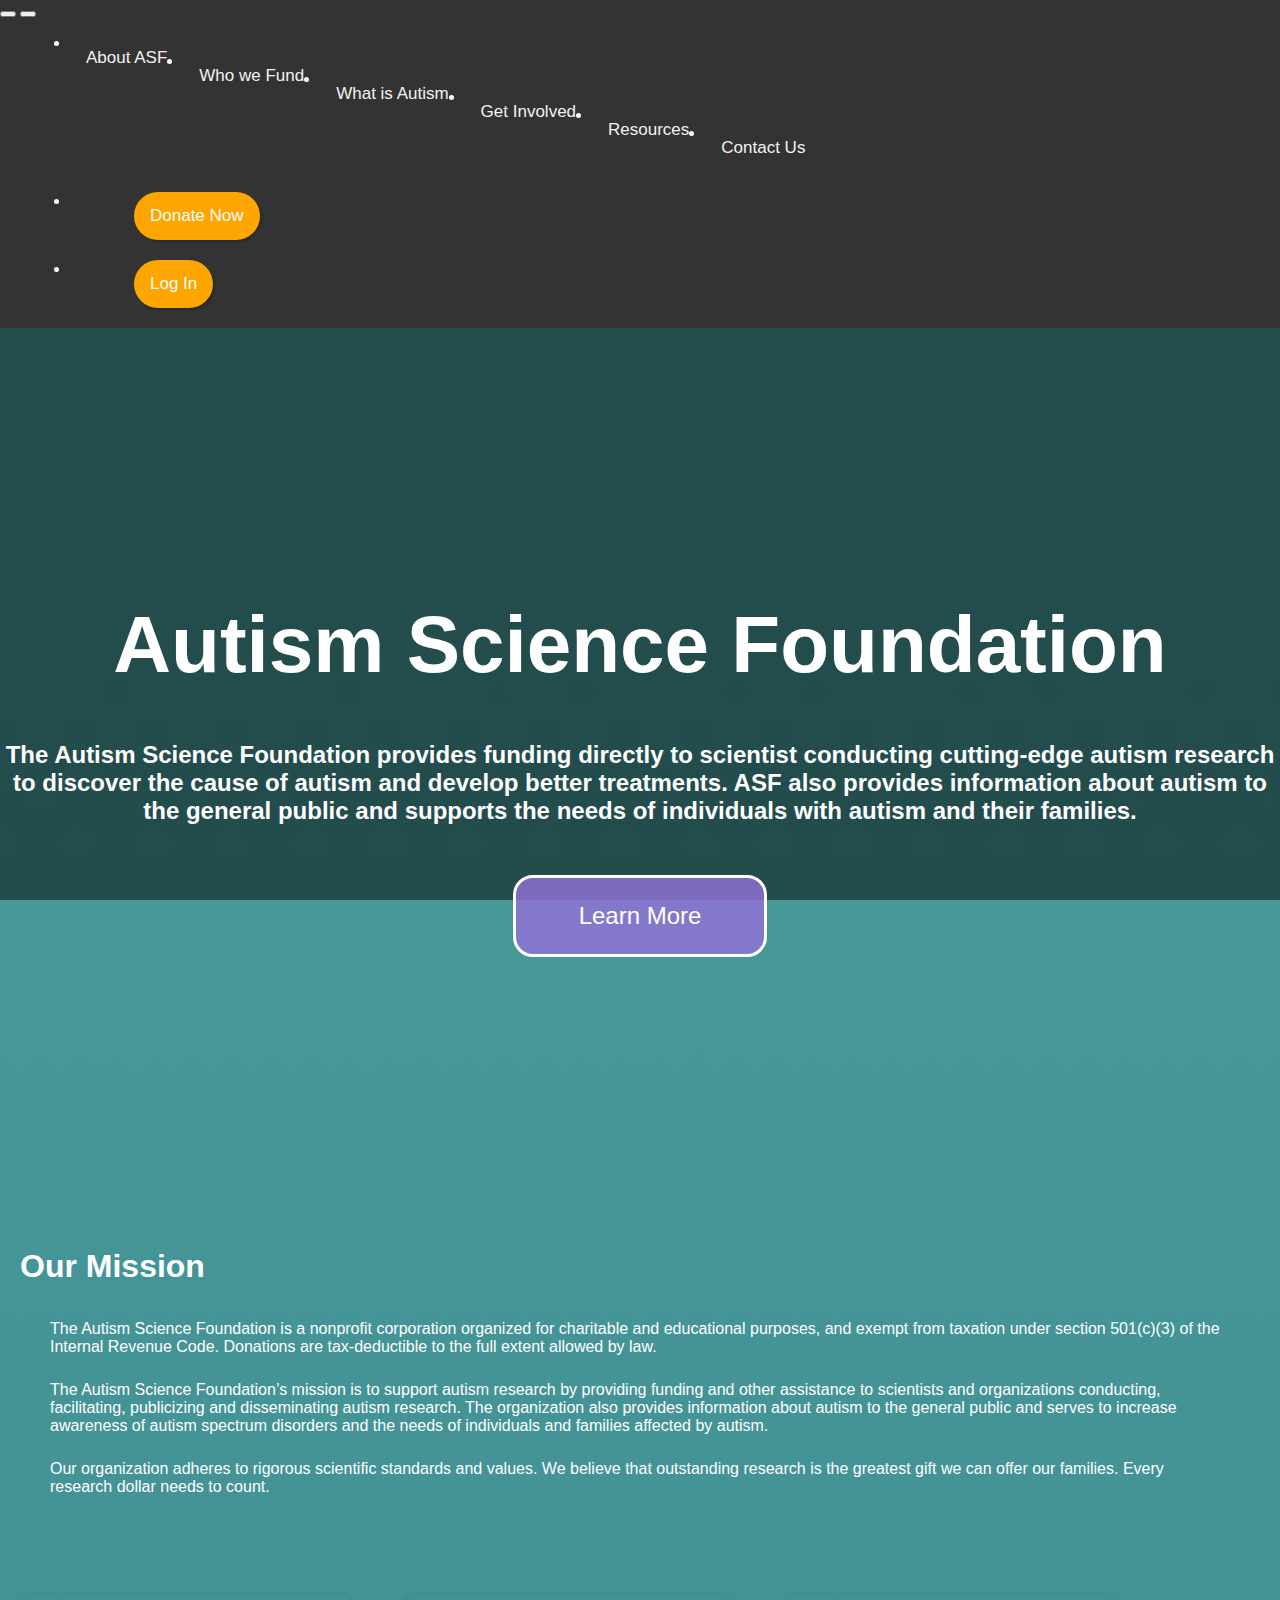
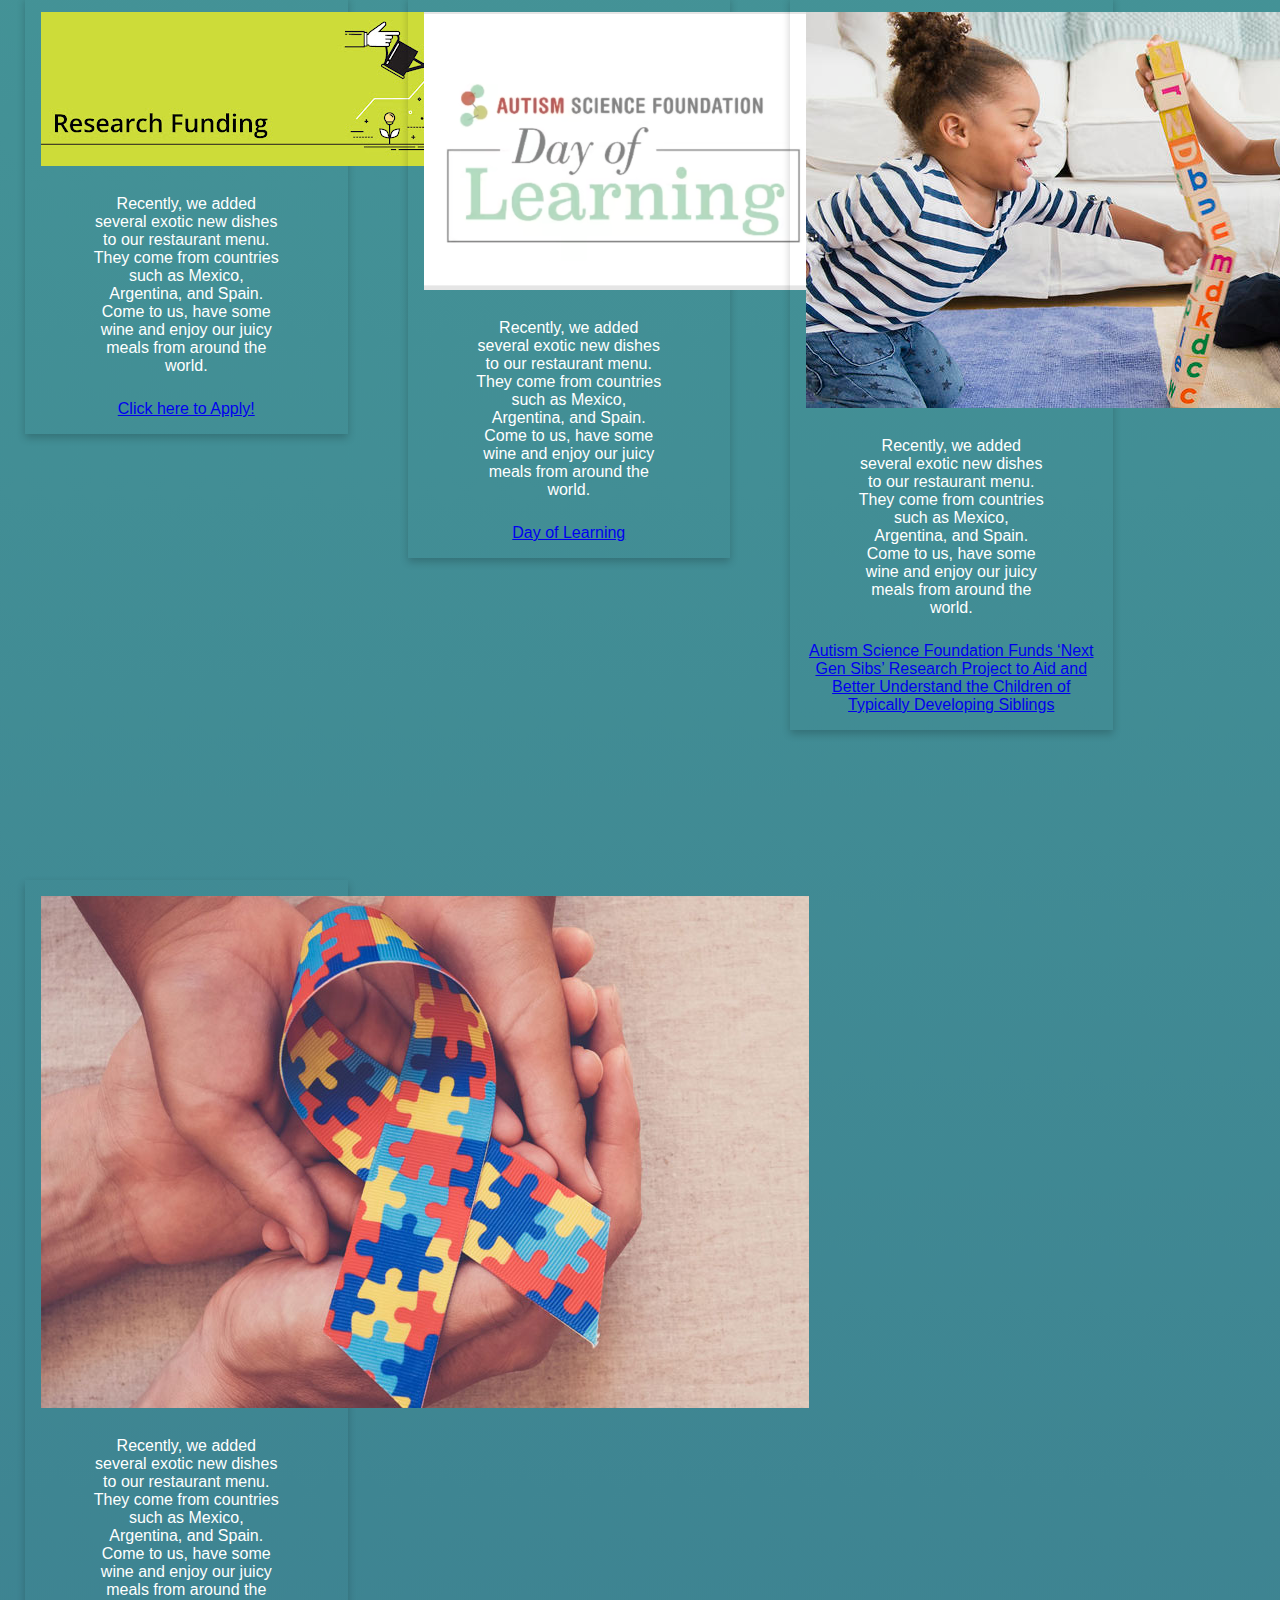
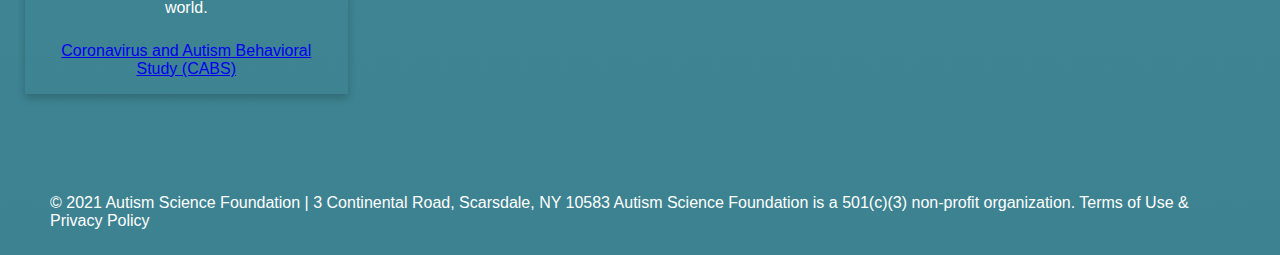
==== index.html @ fa0ceae2 "." ====
<!DOCTYPE html>
<html>
    <head>
        <meta charset="utf-8">
        <meta name="viewport" content="width=device-width, initial-scale=1">
        <link href="https://cdn.jsdelivr.net/npm/bootstrap@5.1.3/dist/css/bootstrap.min.css" rel="stylesheet" integrity="sha384-1BmE4kWBq78iYhFldvKuhfTAU6auU8tT94WrHftjDbrCEXSU1oBoqyl2QvZ6jIW3" crossorigin="anonymous">
        <link rel="stylesheet" href="style.css">
        <title></title>
        
    </head>

    <body>

        <!-- Load an icon library to show a hamburger menu (bars) on small screens -->
<link rel="stylesheet" href="https://cdnjs.cloudflare.com/ajax/libs/font-awesome/4.7.0/css/font-awesome.min.css">

    <div class="topnav" id="myTopnav">

        <!--This dropdown sort of works-->
        <!--<div class="btn-group">
            <button type="button" class="btn dropdown-toggle" data-bs-toggle="dropdown" aria-expanded="false">
                <a href="#home" class="active">Home</a>
            </button>
            <ul class="dropdown-menu">
            <li><a class="dropdown-item" href="#">Latest News/Tweets</a></li>
            <li><a class="dropdown-item" href="#">Announcements</a></li>
            <li><a class="dropdown-item" href="#">Upcoming Events</a></li>
            <li><a class="dropdown-item" href="#">COVID-19 Resources</a></li>
            </ul>
        </div>-->
        
        <!-- Navigation -->

        <nav class="navbar navbar-expand-lg navbar-dark fixed-top">
            <div class="container">
            <!--<a class="navbar-brand logo-font" href="#">
                <h3>Autism Science Foundation</h3>
            </a>-->
            <!-- links toggle -->
            <button class="navbar-toggler" type="button" data-toggle="collapse" data-target="#links" aria-controls="navbarResponsive" aria-expanded="false" aria-label="Toggle navigation">
                <span class="navbar-toggler-icon"></span>
            </button>
            <!-- account toggle --> 
                <button class="navbar-toggler" type="button" data-toggle="collapse" data-target="#account" aria-controls="navbarResponsive" aria-expanded="false" aria-label="Toggle navigation">
                <span class="navbar-toggler-icon"></span>
            </button>
    
            <div class="collapse navbar-collapse" id="links">
                    <ul class="navbar-nav mr-auto">
                    <li class="nav-item active">
                        <a class="nav-link" href="#">About ASF</a>
                    </li>
                    <li class="nav-item">
                        <a class="nav-link" href="#">Who we Fund</a>
                    </li>
                    <li class="nav-item">
                        <a class="nav-link" href="#">What is Autism</a>
                    </li>
                    <li class="nav-item">
                        <a class="nav-link" href="#">Get Involved</a>
                    </li>
                    <li class="nav-item">
                        <a class="nav-link" href="#">Resources</a>
                    </li>
                    <li class="nav-item">
                        <a class="nav-link" href="#">Contact Us</a>
                    </li>
                    
                    </ul>
                </div>

                <div class="collapse navbar-collapse" id="account">

                    <ul class="navbar-nav ml-auto">
                    <li class="nav-item">
                        <a class="nav-link" href="#">
                        
                            <div class="button-wrapper">
                                <a class="button cta-button" href="https://quint-ana.github.io/Bootcamp_Final_Project/" href="#0">Donate Now</a>
                            </div>

                        </a></li>

                    <li class="nav-item">
                        <a class="nav-link" href="#">

                            <div class="button-wrapper">
                                <a class="button cta-button" href="https://anayjahrob.github.io/Jays-code/">Log In</a>
                                <a href="javascript:void(0);" class="icon" onclick="myFunction()"></a>  
                            </div>

                        </a></li>
                    </ul>

                </div>
            </div>
        </nav>

        <!--<a href="#home" class="active">Home</a>
        <a href="#news">About ASF</a>
        <a href="#contact">Who we Fund</a>
        <a href="#about">What is Autism</a>
        <a href="#about">Get Involved</a>
        <a href="#about">Resources</a>
        <a href="#about">Contact Us</a>
        
        <div class="donate-btn">
            <div class="button-wrapper">
                <a class="button cta-button" href="index.html" href="#0">Donate Now</a>
            </div>
            
            
            <a href="https://anayjahrob.github.io/Jays-code/">Log In</a>
            <a href="javascript:void(0);" class="icon" onclick="myFunction()">
                <i class="fa fa-bars"></i>
            </a>
        </div>-->

    </div>
        
            <section class="hero">
                <div class="hero-inner">
                    <h1>Autism Science Foundation</h1>
                    <h2>The Autism Science Foundation provides funding directly to scientist conducting cutting-edge autism research to discover the cause of autism and develop better treatments. ASF also provides information about autism to the general public and supports the needs of individuals with autism and their families.</h2>
                    <a href="https://example.com/" class="btn">Learn More</a>
                </div>
            </section>

            <main>
                  </div class= mission>


        <h1> Our Mission</h1>
                <p>The Autism Science Foundation is a nonprofit corporation organized for charitable and educational purposes, and exempt from taxation under section 501(c)(3) of the Internal Revenue Code. Donations are tax-deductible to the full extent allowed by law.

                </p>
        
                <p> The Autism Science Foundation’s mission is to support autism research by providing funding and other assistance to scientists and organizations conducting, facilitating, publicizing and disseminating autism research. The organization also provides information about autism to the general public and serves to increase awareness of autism spectrum disorders and the needs of individuals and families affected by autism.</p>
                <p> Our organization adheres to rigorous scientific standards and values. We believe that outstanding research is the greatest gift we can offer our families. Every research dollar needs to count.</p> 

              
           </div>

                <!--Cards Section-->

                  <div class="row">
                    <div class="column">
                      <div class="card">

                        <div class="bg-image hover-overlay ripple rounded-0" data-mdb-ripple-color="light">
                                
                            <img class="img-fluid" src="Images/research funding.jpeg"
                                alt="Card image cap" />
                            <a href="#!">
                                <div class="mask" style="background-color: rgba(251, 251, 251, 0.15);"></div>
                            </a>

                        </div>

                        <div class="card-body">

                            <p class="card-text collapse" id="collapseContent">
                                Recently, we added several exotic new dishes to our restaurant menu. They come from
                                countries such as Mexico, Argentina, and Spain. Come to us, have some wine and enjoy
                                our juicy meals from around the world.
                            </p>

                            <div class="d-flex justify-content-between">
                                    
                                <a class="btn btn-link link-danger p-md-1 my-1" data-mdb-toggle="collapse" href="#collapseContent"
                                    role="button" aria-expanded="false" aria-controls="collapseContent">Click here to Apply!</a>
                                    <!--<div>
                                    <i class="fas fa-share-alt text-muted p-md-1 my-1 me-2" data-mdb-toggle="tooltip"
                                        data-mdb-placement="top" title="Share this post"></i>
                                    <i class="fas fa-heart text-muted p-md-1 my-1 me-0" data-mdb-toggle="tooltip" data-mdb-placement="top"
                                        title="I like it"></i>
                                    </div>-->
                            </div>

                        </div>
                      </div>
                    </div>
                    <div class="column">
                      <div class="card">
                        <div class="bg-image hover-overlay ripple rounded-0" data-mdb-ripple-color="light">
                                
                            <img class="img-fluid" src="Images/Screen Shot 2021-10-22 at 2.48.32 PM.png"
                                alt="Card image cap" />
                            <a href="#!">
                                <div class="mask" style="background-color: rgba(251, 251, 251, 0.15);"></div>
                            </a>

                        </div>

                        <div class="card-body">

                            <p class="card-text collapse" id="collapseContent">
                                Recently, we added several exotic new dishes to our restaurant menu. They come from
                                countries such as Mexico, Argentina, and Spain. Come to us, have some wine and enjoy
                                our juicy meals from around the world.
                            </p>

                            <div class="d-flex justify-content-between">
                                    
                                <a class="btn btn-link link-danger p-md-1 my-1" data-mdb-toggle="collapse" href="#collapseContent"
                                    role="button" aria-expanded="false" aria-controls="collapseContent">Day of Learning</a>
                                    <!--<div>
                                    <i class="fas fa-share-alt text-muted p-md-1 my-1 me-2" data-mdb-toggle="tooltip"
                                        data-mdb-placement="top" title="Share this post"></i>
                                    <i class="fas fa-heart text-muted p-md-1 my-1 me-0" data-mdb-toggle="tooltip" data-mdb-placement="top"
                                        title="I like it"></i>
                                    </div>-->
                            </div>

                        </div>
                      </div>
                    </div>

                    <div class="column">
                      <div class="card">
                        <div class="bg-image hover-overlay ripple rounded-0" data-mdb-ripple-color="light">
                                
                            <img class="img-fluid" src="Images/siblings.jpeg"
                                alt="Card image cap" />
                            <a href="#!">
                                <div class="mask" style="background-color: rgba(251, 251, 251, 0.15);"></div>
                            </a>

                        </div>

                        <div class="card-body">

                            <p class="card-text collapse" id="collapseContent">
                                Recently, we added several exotic new dishes to our restaurant menu. They come from
                                countries such as Mexico, Argentina, and Spain. Come to us, have some wine and enjoy
                                our juicy meals from around the world.
                            </p>

                            <div class="d-flex justify-content-between">
                                    
                                <a class="btn btn-link link-danger p-md-1 my-1" data-mdb-toggle="collapse" href="#collapseContent"
                                    role="button" aria-expanded="false" aria-controls="collapseContent">Autism Science Foundation Funds ‘Next Gen Sibs’ Research Project to Aid and Better Understand the Children of Typically Developing Siblings</a>
                                    <!--<div>
                                    <i class="fas fa-share-alt text-muted p-md-1 my-1 me-2" data-mdb-toggle="tooltip"
                                        data-mdb-placement="top" title="Share this post"></i>
                                    <i class="fas fa-heart text-muted p-md-1 my-1 me-0" data-mdb-toggle="tooltip" data-mdb-placement="top"
                                        title="I like it"></i>
                                    </div>-->
                            </div>

                        </div>
                      </div>
                    </div>

                    <div class="column">
                      <div class="card">
                        <div class="bg-image hover-overlay ripple rounded-0" data-mdb-ripple-color="light">
                                
                            <img class="img-fluid" src="Images/asd-webhands.jpeg"
                                alt="Card image cap" />
                            <a href="#!">
                                <div class="mask" style="background-color: rgba(251, 251, 251, 0.15);"></div>
                            </a>

                        </div>

                        <div class="card-body">

                            <p class="card-text collapse" id="collapseContent">
                                Recently, we added several exotic new dishes to our restaurant menu. They come from
                                countries such as Mexico, Argentina, and Spain. Come to us, have some wine and enjoy
                                our juicy meals from around the world.
                            </p>

                            <div class="d-flex justify-content-between">
                                    
                                <a class="btn btn-link link-danger p-md-1 my-1" data-mdb-toggle="collapse" href="#collapseContent"
                                    role="button" aria-expanded="false" aria-controls="collapseContent">Coronavirus and Autism Behavioral Study (CABS)</a>
                                    <!--<div>
                                    <i class="fas fa-share-alt text-muted p-md-1 my-1 me-2" data-mdb-toggle="tooltip"
                                        data-mdb-placement="top" title="Share this post"></i>
                                    <i class="fas fa-heart text-muted p-md-1 my-1 me-0" data-mdb-toggle="tooltip" data-mdb-placement="top"
                                        title="I like it"></i>
                                    </div>-->
                            </div>

                        </div>
                      </div>
                    </div>
                  </div>

                   <!--End of Cards Section-->

                   <!---youtube--->
   <!-- 4:3 aspect ratio -->    

  
          </main>

            <footer>
                <p>© 2021 Autism Science Foundation | 3 Continental Road, Scarsdale, NY 10583
                  Autism Science Foundation is a 501(c)(3) non-profit organization. Terms of Use & Privacy Policy</p>
              </footer>

            <script src="https://cdn.jsdelivr.net/npm/bootstrap@5.1.3/dist/js/bootstrap.bundle.min.js" integrity="sha384-ka7Sk0Gln4gmtz2MlQnikT1wXgYsOg+OMhuP+IlRH9sENBO0LRn5q+8nbTov4+1p" crossorigin="anonymous"></script>
            <script src="index.js"></script>

    </body>
</html>
---- style.css ----
body {
    margin: 0;
    font-family: sans-serif;
    background-color: #f5f7fa;
    background: linear-gradient(180deg, #49a09b, #3d8291);
}

/*.navbar.transparent.navbar-inverse .navbar-inner {
    background: rgba(0,0,0,0.4);
 }*/
 
 /* Add a black background color to the top navigation */
.topnav {
    background-color: #333;
    overflow: hidden;
  }
  
  /* Style the links inside the navigation bar */
  .topnav a {
    float: left;
    display: block;
    color: #f2f2f2;
    text-align: center;
    padding: 14px 16px;
    text-decoration: none;
    font-size: 17px;
  }
  
  /* Change the color of links on hover */
  .topnav a:hover {
    background-color: #ddd;
    color: black;
  }
  
  /* Add an active class to highlight the current page */
  .topnav a.active {
    background-color: #04AA6D;
    color: white;
  }
  
  /* Hide the link that should open and close the topnav on small screens */
  .topnav .icon {
    display: none;
  }

  .button-wrapper {
    display: block;
    text-align: center;
  }

  .button {
    border: none;
    border-radius: 3em;
    box-shadow: 2px 2px 2px rgba(0,0,0,0.2);
    display: inline-block;
    font-size: 1em;
    padding: 1em 2em;
    width: auto;
  }

  .cta-button {
    background-color: orange;
    color: #fff !important;
  }
  
  .cta-button:hover {
    background-color: #777;
  }

/*Cards*/
  
.card margin: 50px;
}
  .fas.fa-heart:hover {
    color: #786e6d !important;
  }
  
  .fas.fa-share-alt:hover {
    color: #0d47a1 !important;
  }

  /*.card {
      display:inline-block;
      border: 1px solid #ccc;
      background-color: #f4f4f4;
      padding: 20px;
      margin-bottom: 10px;
  }*/

  {
    box-sizing: border-box;
  }
  
  body {
    font-family: Arial, Helvetica, sans-serif; 
    color: white;

  }
  h1{
    padding-bottom: 10px;
    margin: 20px;
    margin
  }
  p{
    padding-left;: 30px;
    margin: 25px 50px;

    position: c
  }
  ul{
    margin-left: 30px;
    margin-bottom: 50px;
  }
  
  /* Float four columns side by side */
  .column {
    float: left;
    width: 25%;
    padding: 75px 30px;
  }
  
  /* Remove extra left and right margins, due to padding in columns */
  .row {margin: 0 -5px;}
  
  /* Clear floats after the columns */
  .row:after {
    content: "";
    display: table;
    clear: both;
  }
  
  /* Style the counter cards */
  .card {
    box-shadow: 0 4px 8px 0 rgba(0, 0, 0, 0.2); /* this adds the "card" effect */
    padding: 16px;
    text-align: center;
  }
  
  /* Responsive columns - one column layout (vertical) on small screens */
  @media screen and (max-width: 600px) {
    .column {
      width: 100%;
      display: block;
      margin-bottom: 20px;
    }
  }

  /*.donate-btn {
      float:right;
  }*/

 /*.nav {
    justify-content: center;
    background-color: #D96C6C;
    padding: 5px;
  }
button {
    justify-content: center;
    background-color: #D96C6C !important;
    border-color: #D96C6C;
    color: white;
  }*/

.hero {
    /* Sizing */
    width: 100vw;
    height: 100vh;
    
    /* Flexbox stuff */
    display: flex;
    justify-content: center;
    align-items: center;
    
    /* Text styles */
    text-align: center;
    color: white; /* ADD THIS LINE */
    
   /* Background styles */
   background-image: linear-gradient(rgba(0, 0, 0, 0.5),rgba(0, 0, 0, 0.5)), url('https://www.icapcharityday.com/Assets/fadaf87f-70e6-40e9-a53b-a80515d5ee11/26060258_10155764412440661_3434791403788310646_o.jpg?w=692&h=422&mode=crop&scale=both');
   background-size: cover;
   background-position: center center;
   background-repeat: no-repeat;
   background-attachment: fixed;
}

.hero h1 {
    /* Text styles */
    font-size: 5em;
    
    /* Margins */
    margin-top: 0;
    margin-bottom: 0.5em;
}

.hero .btn {
    /* Positioning and sizing */
    display: block;
    width: 200px;
    
    /* Padding and margins */
    padding: 1em;
    margin-top: 50px;
    margin-left: auto;
    margin-right: auto;
    
    /* Text styles */
    color: white; /* CHANGE THIS LINE */
    text-decoration: none;
    font-size: 1.5em;
    
    /* Border styles */
    border: 3px solid white; /* CHANGE THIS LINE */
    border-radius: 20px;

     /* Background styles */
     background-color: rgba(147, 112, 219, 0.8);
}
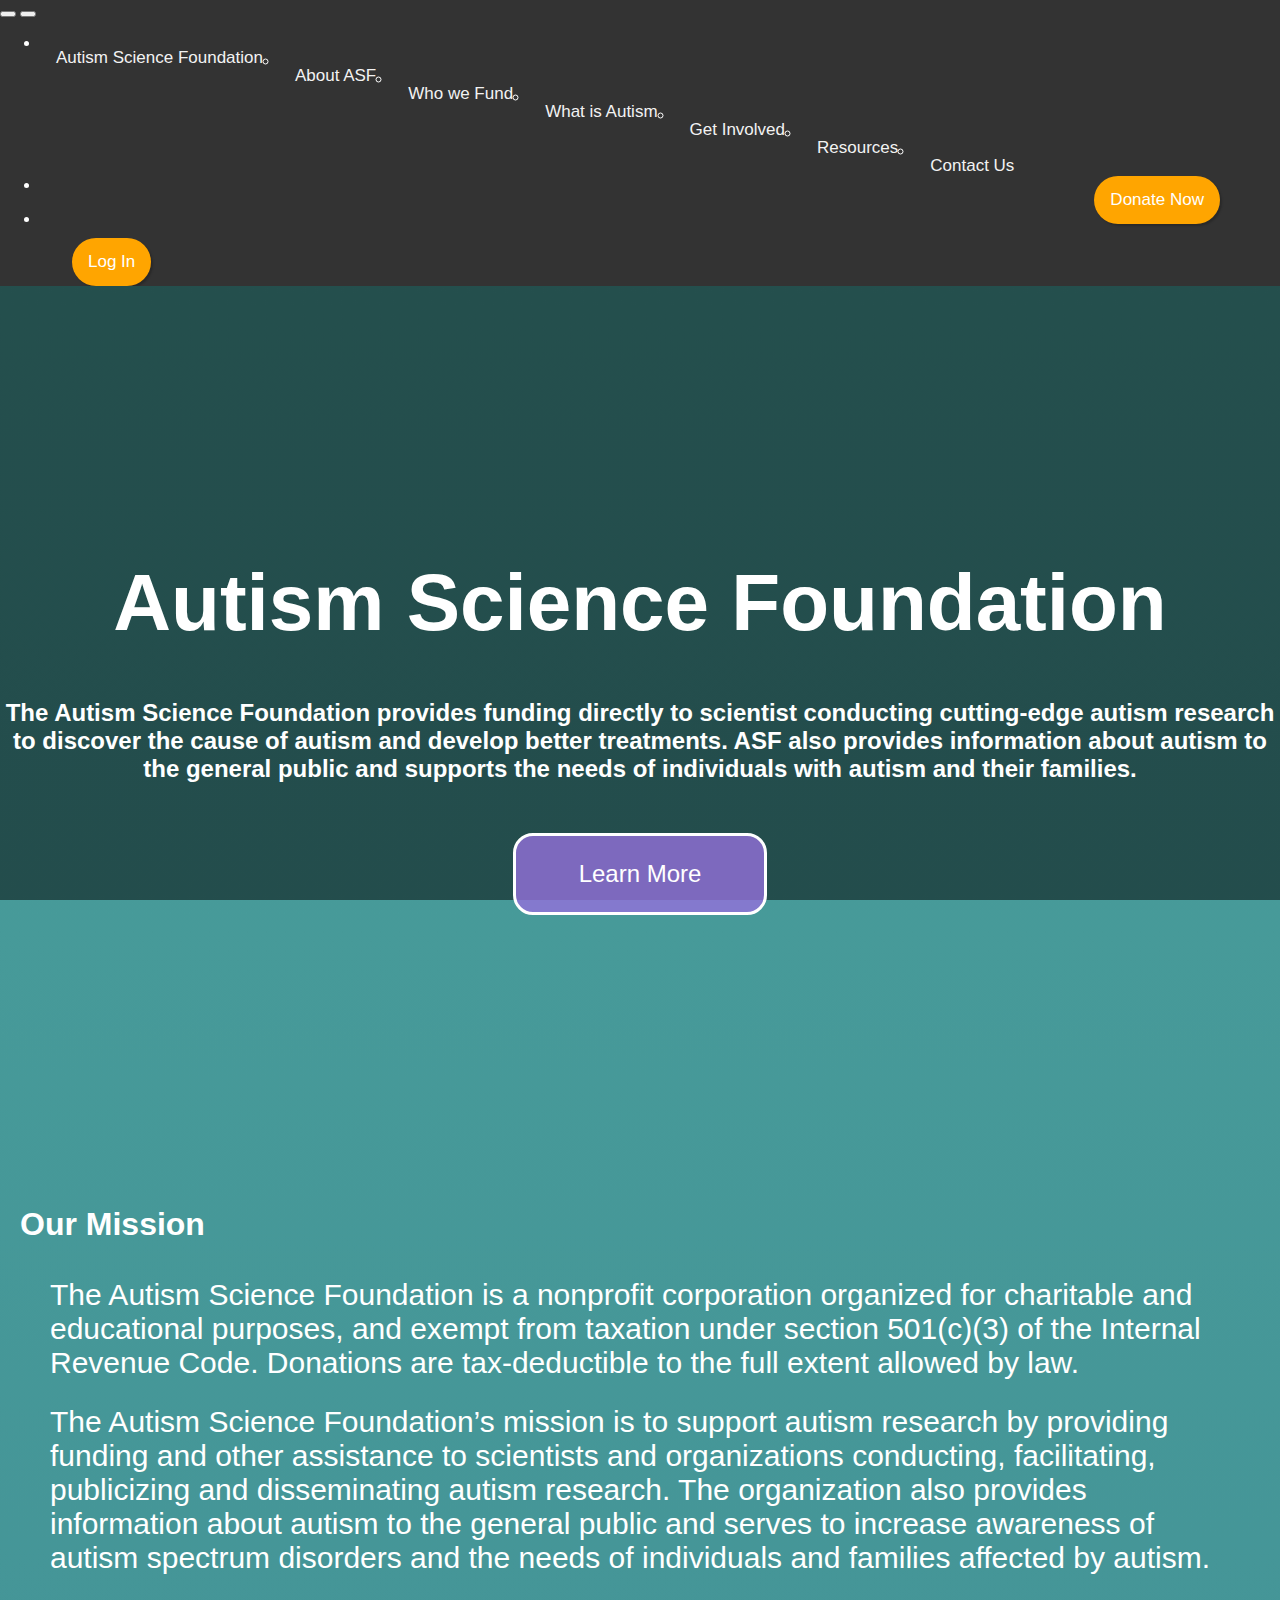
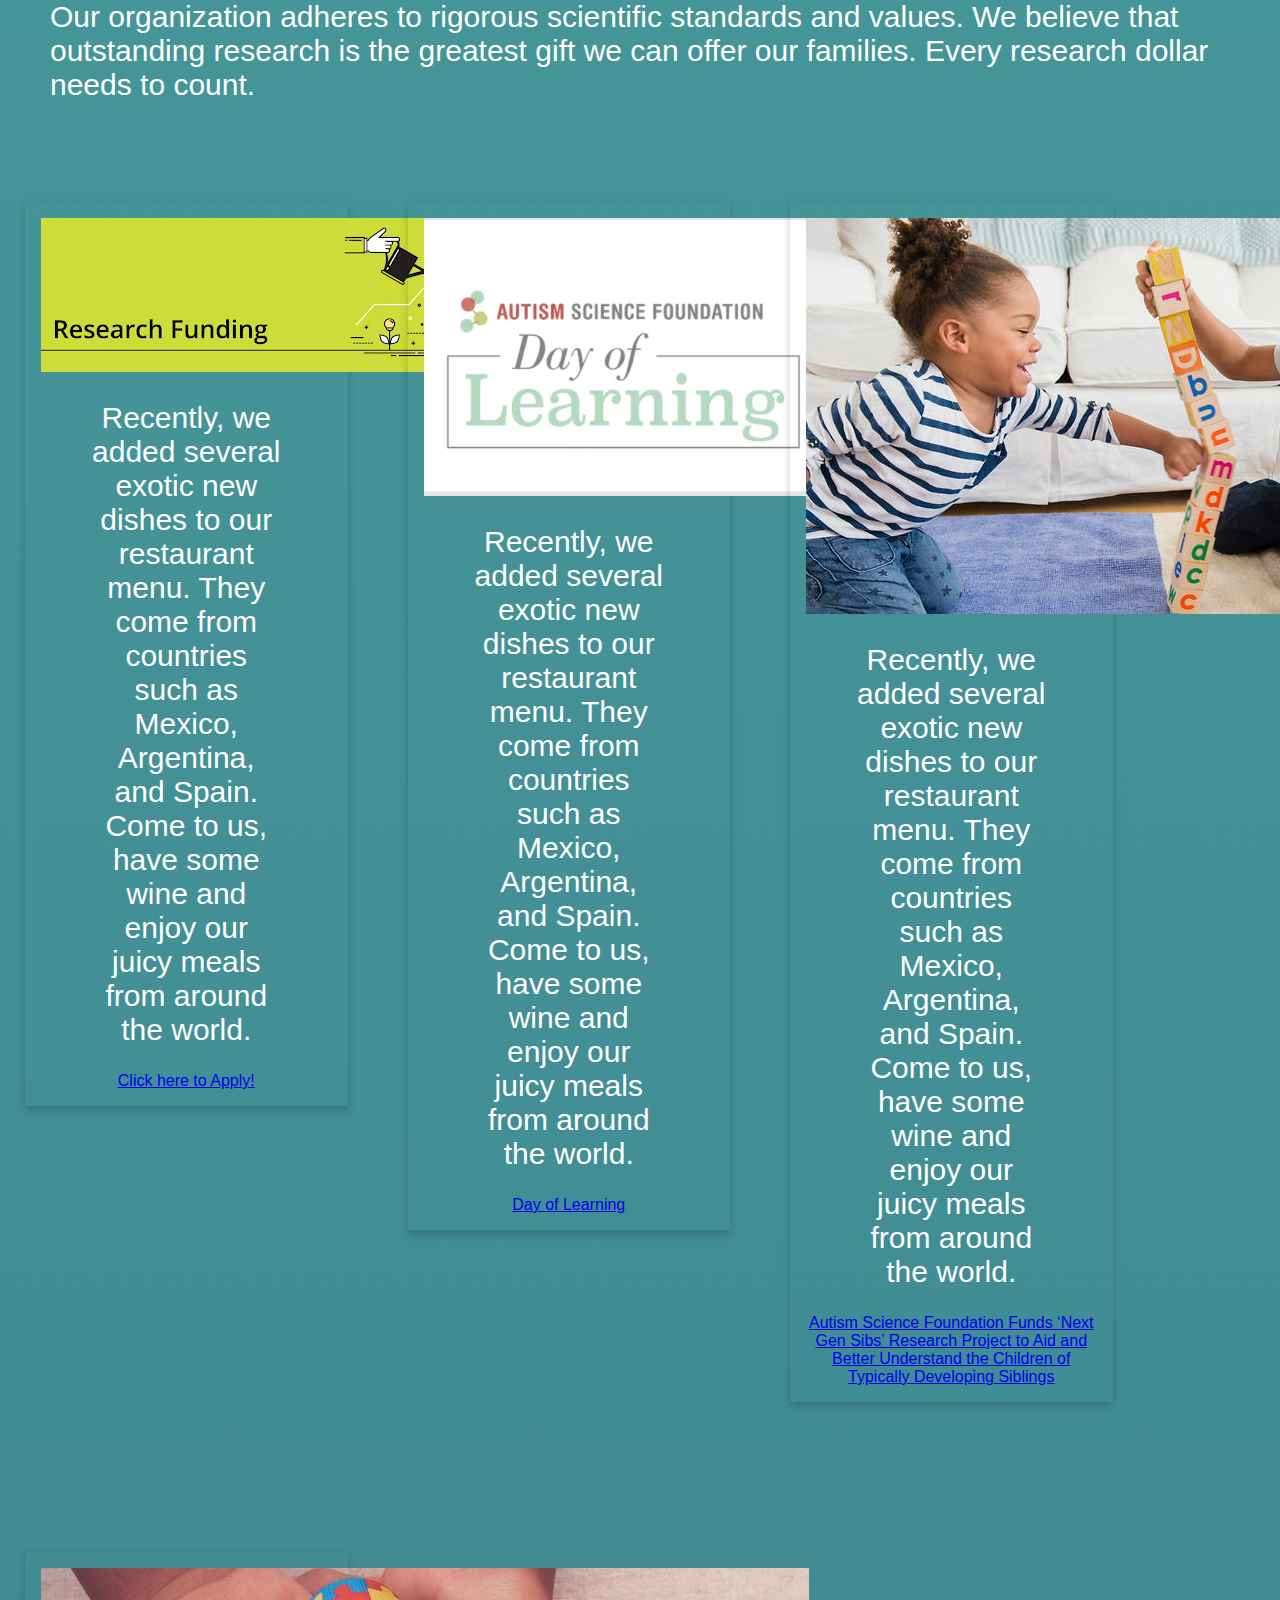
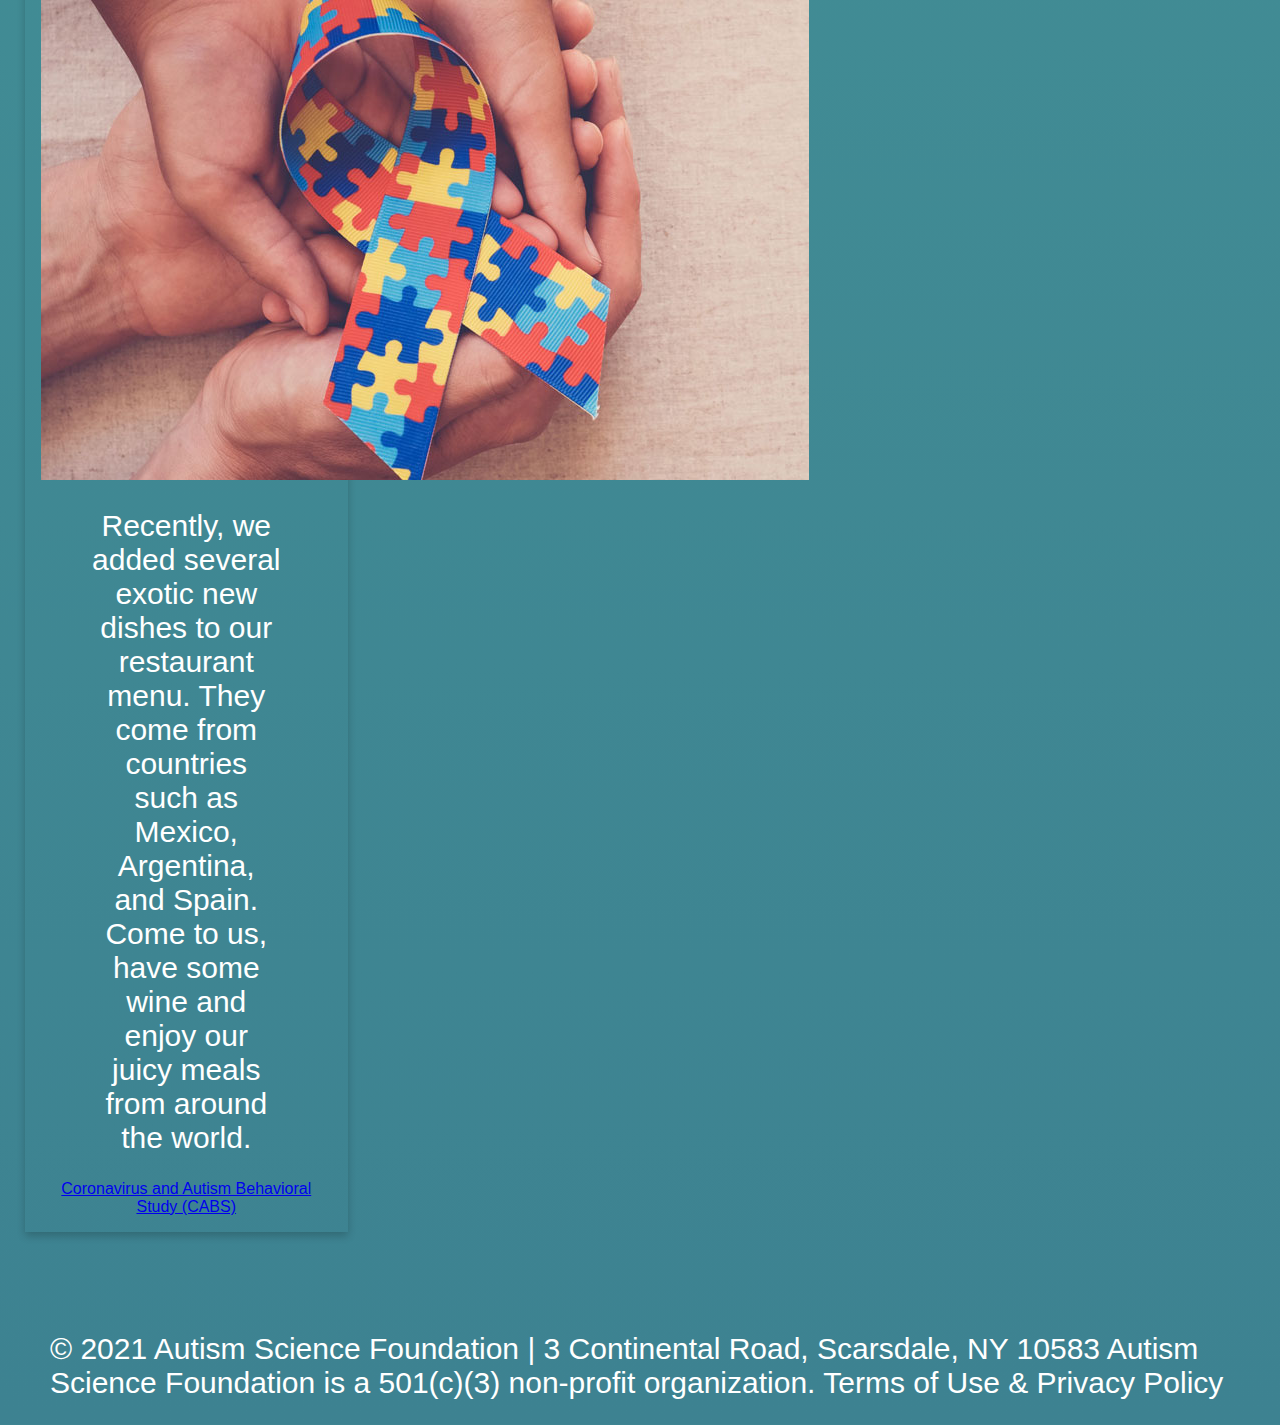
==== commit 7324fe3b: "," ====
--- a/index.html
+++ b/index.html
@@ -46,6 +46,10 @@
             </button>
     
             <div class="collapse navbar-collapse" id="links">
+                <ul class="navbar-nav mr-auto">
+                    <li class="nav-item active">
+                        <a class="nav-link" href="#">Autism Science Foundation</a>
+                    </li> 
                     <ul class="navbar-nav mr-auto">
                     <li class="nav-item active">
                         <a class="nav-link" href="#">About ASF</a>
@@ -76,7 +80,7 @@
                         <a class="nav-link" href="#">
                         
                             <div class="button-wrapper">
-                                <a class="button cta-button" href="https://quint-ana.github.io/Bootcamp_Final_Project/" href="#0">Donate Now</a>
+                                <a class="button cta-button" href="https://quint-ana.github.io/Bootcamp_Final_Donate/" href="#0">Donate Now</a>
                             </div>
 
                         </a></li>
--- a/style.css
+++ b/style.css
@@ -104,7 +104,8 @@
   p{
     padding-left;: 30px;
     margin: 25px 50px;
-
+    font-size: 30px;
+  }
     position: c
   }
   ul{
